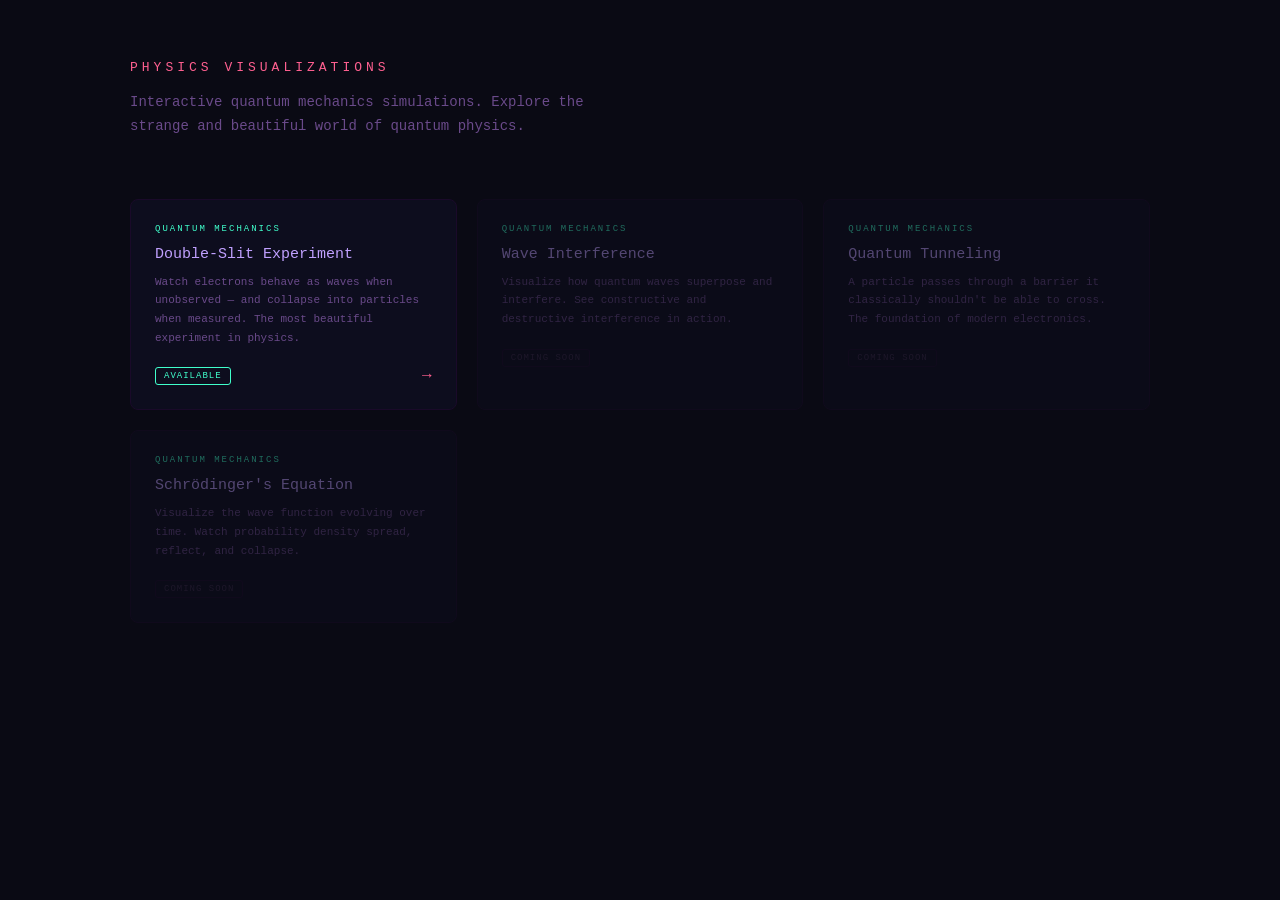
==== index.html @ 30fd1c81 "update" ====
<!DOCTYPE html>
<html lang="en">
<head>
  <meta charset="UTF-8">
  <meta name="viewport" content="width=device-width, initial-scale=1.0">
  <title>Physics Visualizations</title>
  <link rel="stylesheet" href="style.css">
</head>
<body>

  <div class="home-container">

    <div class="home-header">
      <div class="home-title">PHYSICS VISUALIZATIONS</div>
      <div class="home-subtitle">
        Interactive quantum mechanics simulations.
        Explore the strange and beautiful world of quantum physics.
      </div>
    </div>

    <div class="sim-grid">

      <a href="simulation/double-slit/index.html" class="sim-card">
        <div class="sim-card-tag">QUANTUM MECHANICS</div>
        <div class="sim-card-title">Double-Slit Experiment</div>
        <div class="sim-card-desc">
          Watch electrons behave as waves when unobserved —
          and collapse into particles when measured.
          The most beautiful experiment in physics.
        </div>
        <div class="sim-card-footer">
          <span class="sim-status active">AVAILABLE</span>
          <span class="sim-arrow">→</span>
        </div>
      </a>

      <div class="sim-card disabled">
        <div class="sim-card-tag">QUANTUM MECHANICS</div>
        <div class="sim-card-title">Wave Interference</div>
        <div class="sim-card-desc">
          Visualize how quantum waves superpose and interfere.
          See constructive and destructive interference in action.
        </div>
        <div class="sim-card-footer">
          <span class="sim-status">COMING SOON</span>
        </div>
      </div>

      <div class="sim-card disabled">
        <div class="sim-card-tag">QUANTUM MECHANICS</div>
        <div class="sim-card-title">Quantum Tunneling</div>
        <div class="sim-card-desc">
          A particle passes through a barrier it classically
          shouldn't be able to cross. The foundation of
          modern electronics.
        </div>
        <div class="sim-card-footer">
          <span class="sim-status">COMING SOON</span>
        </div>
      </div>

      <div class="sim-card disabled">
        <div class="sim-card-tag">QUANTUM MECHANICS</div>
        <div class="sim-card-title">Schrödinger's Equation</div>
        <div class="sim-card-desc">
          Visualize the wave function evolving over time.
          Watch probability density spread, reflect, and collapse.
        </div>
        <div class="sim-card-footer">
          <span class="sim-status">COMING SOON</span>
        </div>
      </div>

    </div>

  </div>

</body>
</html>
---- style.css ----
*{
    margin : 0;
    padding : 0;
    box-sizing: border-box;
}

body{
    background: #0a0a14;
    font-family: 'Courier New', monospace;
    color : #c0a0ff;
    height: 100vh;
    overflow: hidden;
}

.container{
    display: flex;
    height: 100vh;
}

.lab-panel{
    flex: 1;
    display: flex;
    flex-direction: column;
    border : 1px solid #3a1a5a;
    background: #0a0a14;
}

.info-panel{
    width: 300px;
    background: 0d0d1e;
    border-left: 1px solid #3a1a5a;
    padding: 20px;
    overflow-y: auto;
}

.panel-header {
    font-size:10px;
    letter-spacing: 3px;
    color: #c0a0ff;
    padding: 10px 16px;
    border-bottom: 1px solid #3a1a5a;
    background: #0d0d1e;
}

canvas {
  display: block;
  flex: 1;
}
.controls {
  padding: 12px 16px;
  border-top: 1px solid #3a1a5a;
  display: flex;
  align-items: center;
  gap: 20px;
  background: #0d0d1e;
  flex-wrap: wrap;
}

.ctrl-group {
  display: flex;
  align-items: center;
  gap: 8px;
}

.ctrl-label {
  font-size: 10px;
  letter-spacing: 1px;
  color: #6a4a8a;
}

.val {
  font-size: 11px;
  color: #c0a0ff;
  min-width: 24px;
}

input[type=range] {
  width: 80px;
  accent-color: #40ffcc;
}

.toggle {
  width: 44px;
  height: 22px;
  background: #1a0a2a;
  border: 1px solid #3a1a5a;
  border-radius: 11px;
  cursor: pointer;
  position: relative;
  transition: background 0.3s;
}

.toggle.on {
  background: #1a2a1a;
  border-color: #40ffcc;
}

.toggle-knob {
  width: 16px;
  height: 16px;
  border-radius: 50%;
  background: #6a4a8a;
  position: absolute;
  top: 2px;
  left: 3px;
  transition: all 0.3s;
}

.toggle.on .toggle-knob {
  left: 23px;
  background: #40ffcc;
}

.status-badge {
  font-size: 10px;
  padding: 3px 8px;
  border-radius: 3px;
  letter-spacing: 1px;
  background: #1a0a2a;
  color: #6a4a8a;
  border: 1px solid #3a1a5a;
}

.status-badge.on {
  background: #0a1a0a;
  color: #40ffcc;
  border-color: #40ffcc;
}
.info-section {
  margin-bottom: 16px;
  padding-bottom: 16px;
  border-bottom: 1px solid #1a0a2a;
}

.info-title {
  font-size: 10px;
  letter-spacing: 2px;
  color: #ff6090;
  margin-bottom: 8px;
}

.info-title.warn {
  color: #ffdd40;
}

.info-title.stat-title {
  color: #40ffcc;
}

.info-body {
  font-size: 12px;
  line-height: 1.7;
  color: #6a4a8a;
}

.info-body strong {
  color: #ff6090;
}

.stats {
  display: flex;
  gap: 8px;
  margin-top: 8px;
}

.stat {
  flex: 1;
  background: #0a0a1e;
  border: 1px solid #1a0a2a;
  border-radius: 6px;
  padding: 8px;
  text-align: center;
}

.stat-val {
  font-size: 18px;
  font-weight: 500;
  color: #40ffcc;
}

.stat-label {
  font-size: 9px;
  color: #3a2a4a;
  letter-spacing: 1px;
  margin-top: 2px;
}

.reset-btn {
  font-size: 10px;
  letter-spacing: 1px;
  padding: 6px 14px;
  background: transparent;
  border: 1px solid #3a1a5a;
  color: #6a4a8a;
  border-radius: 4px;
  cursor: pointer;
  margin-left: auto;
  transition: all 0.2s;
}

.reset-btn:hover {
  border-color: #ff6090;
  color: #ff6090;
}
.lab-panel {
  overflow: hidden;
}
.home-container {
  min-height: 100vh;
  padding: 60px 40px;
  max-width: 1100px;
  margin: 0 auto;
}

.home-header {
  margin-bottom: 60px;
}

.home-title {
  font-size: 13px;
  letter-spacing: 4px;
  color: #ff6090;
  margin-bottom: 16px;
}

.home-subtitle {
  font-size: 14px;
  color: #6a4a8a;
  line-height: 1.7;
  max-width: 500px;
}

.sim-grid {
  display: grid;
  grid-template-columns: repeat(auto-fit, minmax(260px, 1fr));
  gap: 20px;
}

.sim-card {
  background: #0d0d1e;
  border: 1px solid #1a0a2a;
  border-radius: 8px;
  padding: 24px;
  text-decoration: none;
  display: block;
  transition: border-color 0.2s;
  cursor: pointer;
}

.sim-card:hover {
  border-color: #ff6090;
}

.sim-card.disabled {
  opacity: 0.4;
  cursor: not-allowed;
}

.sim-card.disabled:hover {
  border-color: #1a0a2a;
}

.sim-card-tag {
  font-size: 9px;
  letter-spacing: 2px;
  color: #40ffcc;
  margin-bottom: 12px;
}

.sim-card-title {
  font-size: 15px;
  font-weight: 500;
  color: #c0a0ff;
  margin-bottom: 10px;
}

.sim-card-desc {
  font-size: 11px;
  color: #6a4a8a;
  line-height: 1.7;
  margin-bottom: 20px;
}

.sim-card-footer {
  display: flex;
  justify-content: space-between;
  align-items: center;
}

.sim-status {
  font-size: 9px;
  letter-spacing: 1px;
  color: #3a2a4a;
  padding: 3px 8px;
  border: 1px solid #1a0a2a;
  border-radius: 3px;
}

.sim-status.active {
  color: #40ffcc;
  border-color: #40ffcc;
}

.sim-arrow {
  color: #ff6090;
  font-size: 16px;
}
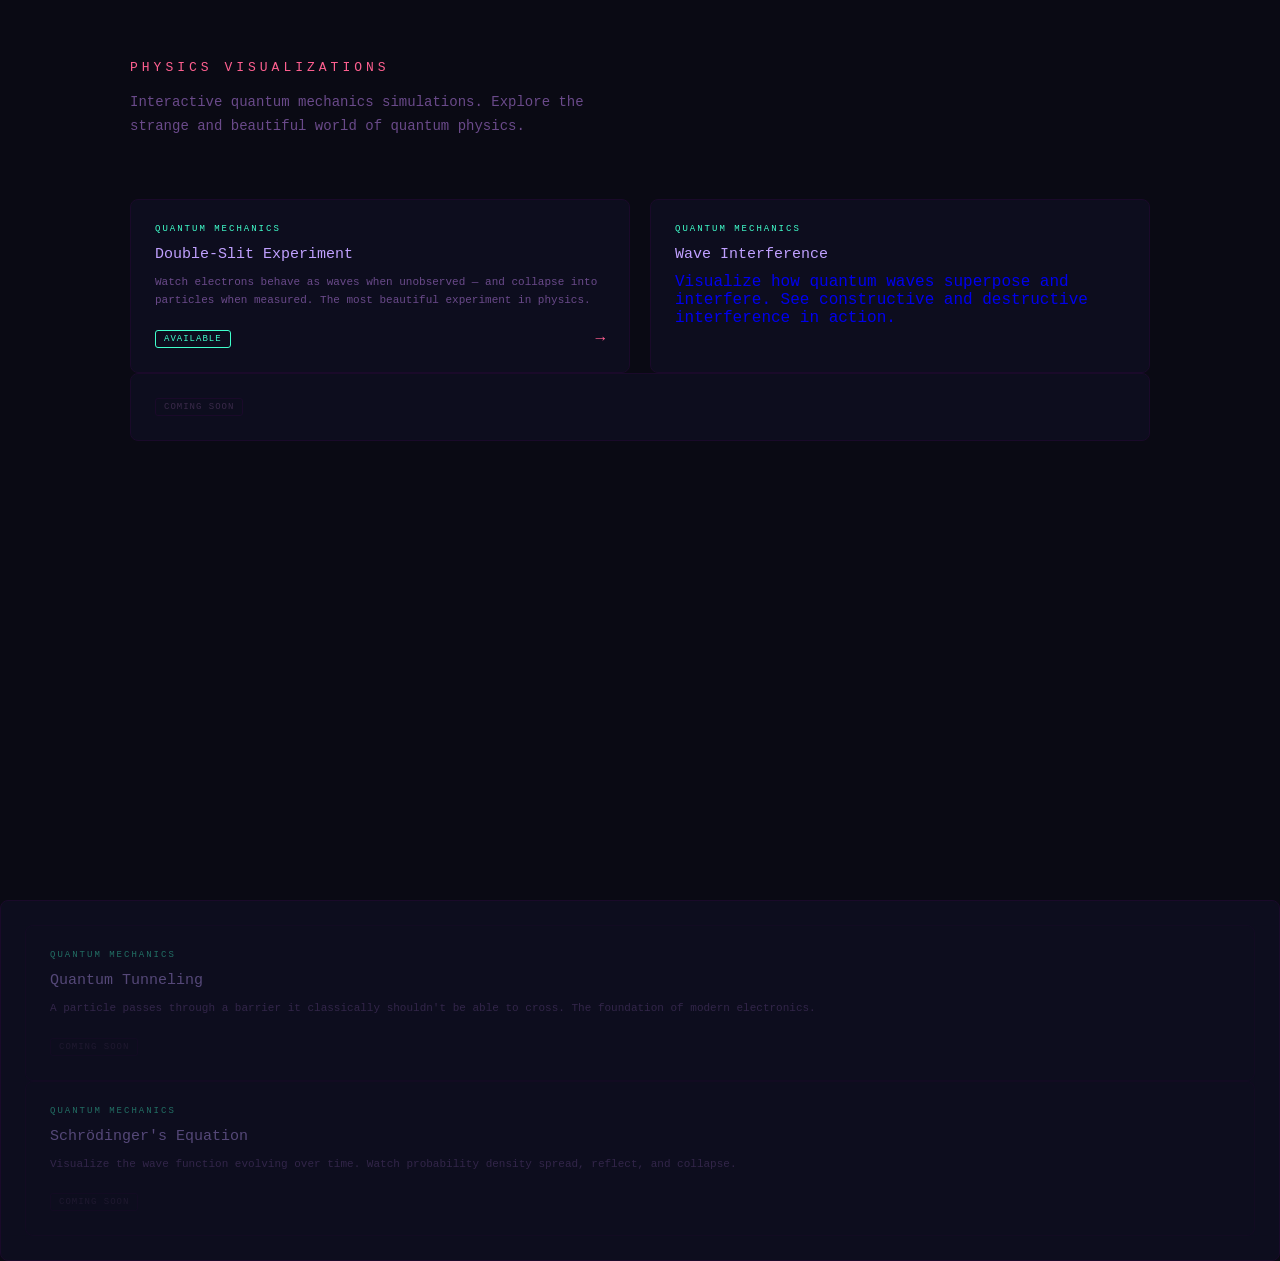
==== commit 07d35f31: "feat: wave interference simulation complete" ====
--- a/index.html
+++ b/index.html
@@ -4,7 +4,7 @@
   <meta charset="UTF-8">
   <meta name="viewport" content="width=device-width, initial-scale=1.0">
   <title>Physics Visualizations</title>
-  <link rel="stylesheet" href="style.css">
+  <link rel="stylesheet" href="./style.css">
 </head>
 <body>
 
@@ -20,7 +20,7 @@
 
     <div class="sim-grid">
 
-      <a href="simulation/double-slit/index.html" class="sim-card">
+      <a href="simulations/double-slit/index.html" class="sim-card">
         <div class="sim-card-tag">QUANTUM MECHANICS</div>
         <div class="sim-card-title">Double-Slit Experiment</div>
         <div class="sim-card-desc">
@@ -34,10 +34,9 @@
         </div>
       </a>
 
-      <div class="sim-card disabled">
-        <div class="sim-card-tag">QUANTUM MECHANICS</div>
-        <div class="sim-card-title">Wave Interference</div>
-        <div class="sim-card-desc">
+      <a href="simulations/wave-interference/index.html" class="sim-card">
+  <div class="sim-card-tag">QUANTUM MECHANICS</div>
+  <div class="sim-card-title">Wave Interference</div>
           Visualize how quantum waves superpose and interfere.
           See constructive and destructive interference in action.
         </div>
--- a/style.css
+++ b/style.css
@@ -305,3 +305,15 @@
   color: #ff6090;
   font-size: 16px;
 }
+.back-btn {
+  color: #6a4a8a;
+  text-decoration: none;
+  font-size: 10px;
+  letter-spacing: 1px;
+  margin-right: 16px;
+  transition: color 0.2s;
+}
+
+.back-btn:hover {
+  color: #ff6090;
+}
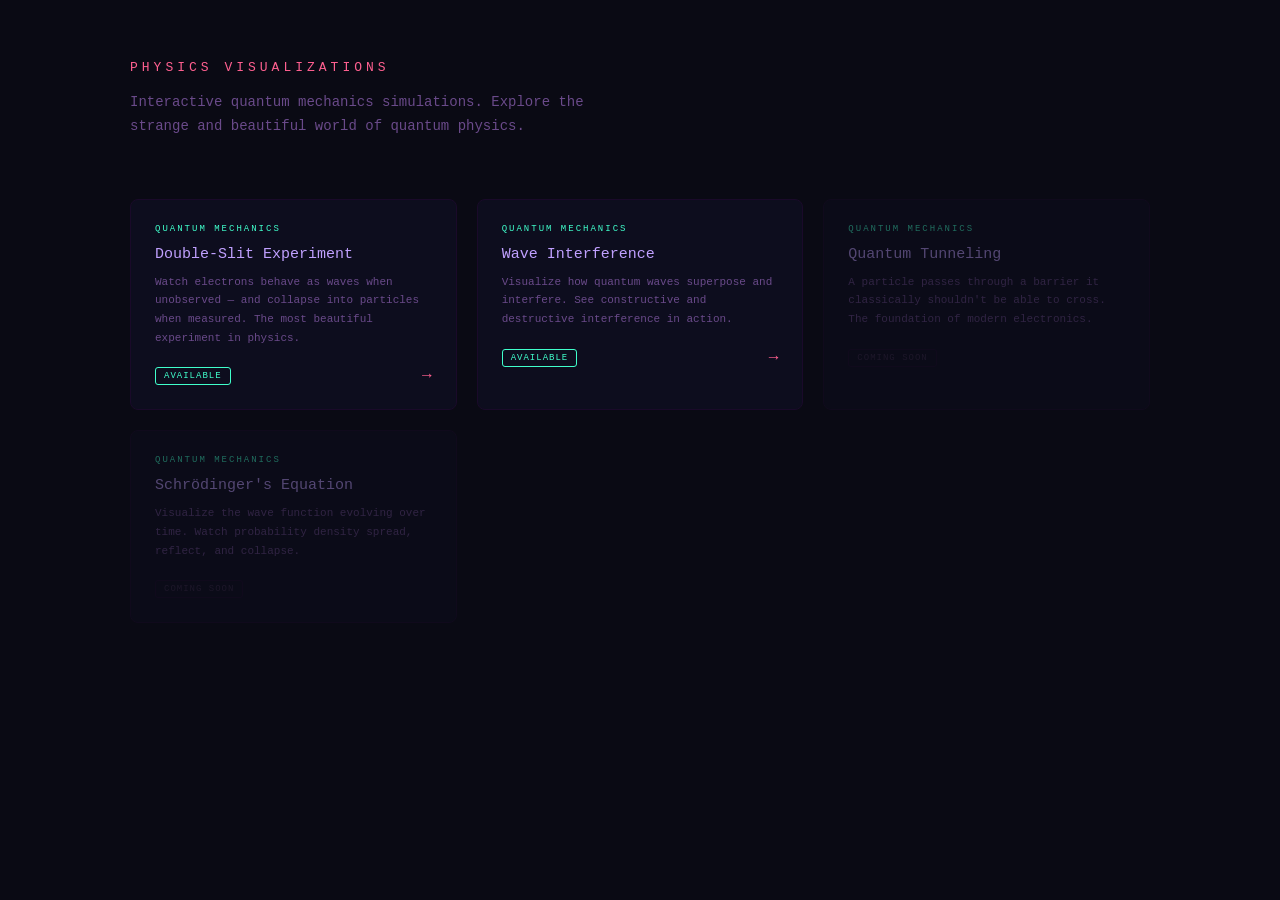
==== commit 7b267675: "update" ====
--- a/index.html
+++ b/index.html
@@ -37,13 +37,15 @@
       <a href="simulations/wave-interference/index.html" class="sim-card">
   <div class="sim-card-tag">QUANTUM MECHANICS</div>
   <div class="sim-card-title">Wave Interference</div>
-          Visualize how quantum waves superpose and interfere.
-          See constructive and destructive interference in action.
-        </div>
-        <div class="sim-card-footer">
-          <span class="sim-status">COMING SOON</span>
-        </div>
-      </div>
+  <div class="sim-card-desc">
+    Visualize how quantum waves superpose and interfere.
+    See constructive and destructive interference in action.
+  </div>
+  <div class="sim-card-footer">
+    <span class="sim-status active">AVAILABLE</span>
+    <span class="sim-arrow">→</span>
+  </div>
+</a>
 
       <div class="sim-card disabled">
         <div class="sim-card-tag">QUANTUM MECHANICS</div>
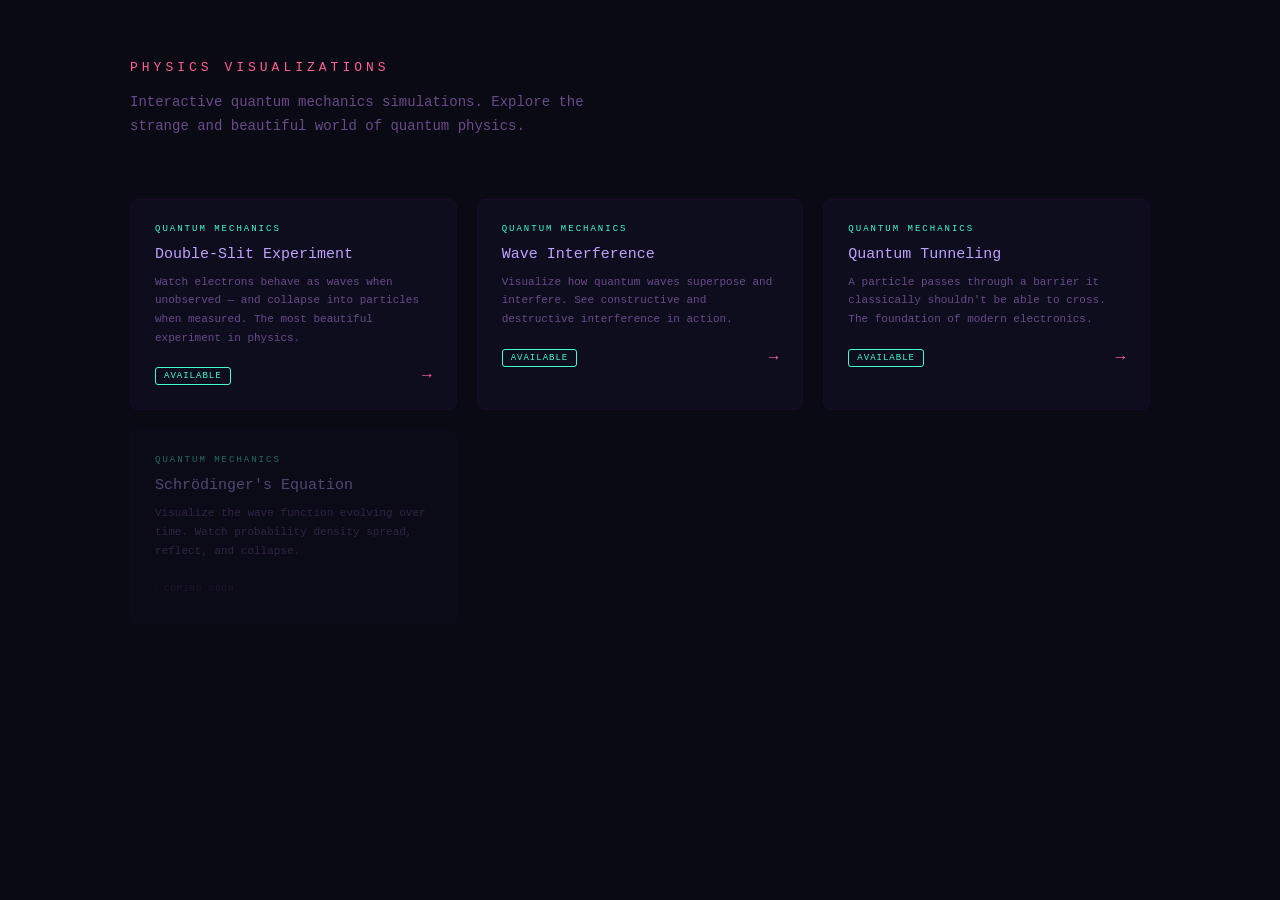
==== commit fc283b72: "update" ====
--- a/index.html
+++ b/index.html
@@ -47,18 +47,20 @@
   </div>
 </a>
 
-      <div class="sim-card disabled">
-        <div class="sim-card-tag">QUANTUM MECHANICS</div>
-        <div class="sim-card-title">Quantum Tunneling</div>
-        <div class="sim-card-desc">
-          A particle passes through a barrier it classically
-          shouldn't be able to cross. The foundation of
-          modern electronics.
-        </div>
-        <div class="sim-card-footer">
-          <span class="sim-status">COMING SOON</span>
-        </div>
-      </div>
+      <a href="simulations/quantum-tunneling/index.html" class="sim-card">
+  <div class="sim-card-tag">QUANTUM MECHANICS</div>
+  <div class="sim-card-title">Quantum Tunneling</div>
+  <div class="sim-card-desc">
+    A particle passes through a barrier it classically
+    shouldn't be able to cross. The foundation of
+    modern electronics.
+  </div>
+  <div class="sim-card-footer">
+    <span class="sim-status active">AVAILABLE</span>
+    <span class="sim-arrow">→</span>
+  </div>
+</a>
+
 
       <div class="sim-card disabled">
         <div class="sim-card-tag">QUANTUM MECHANICS</div>
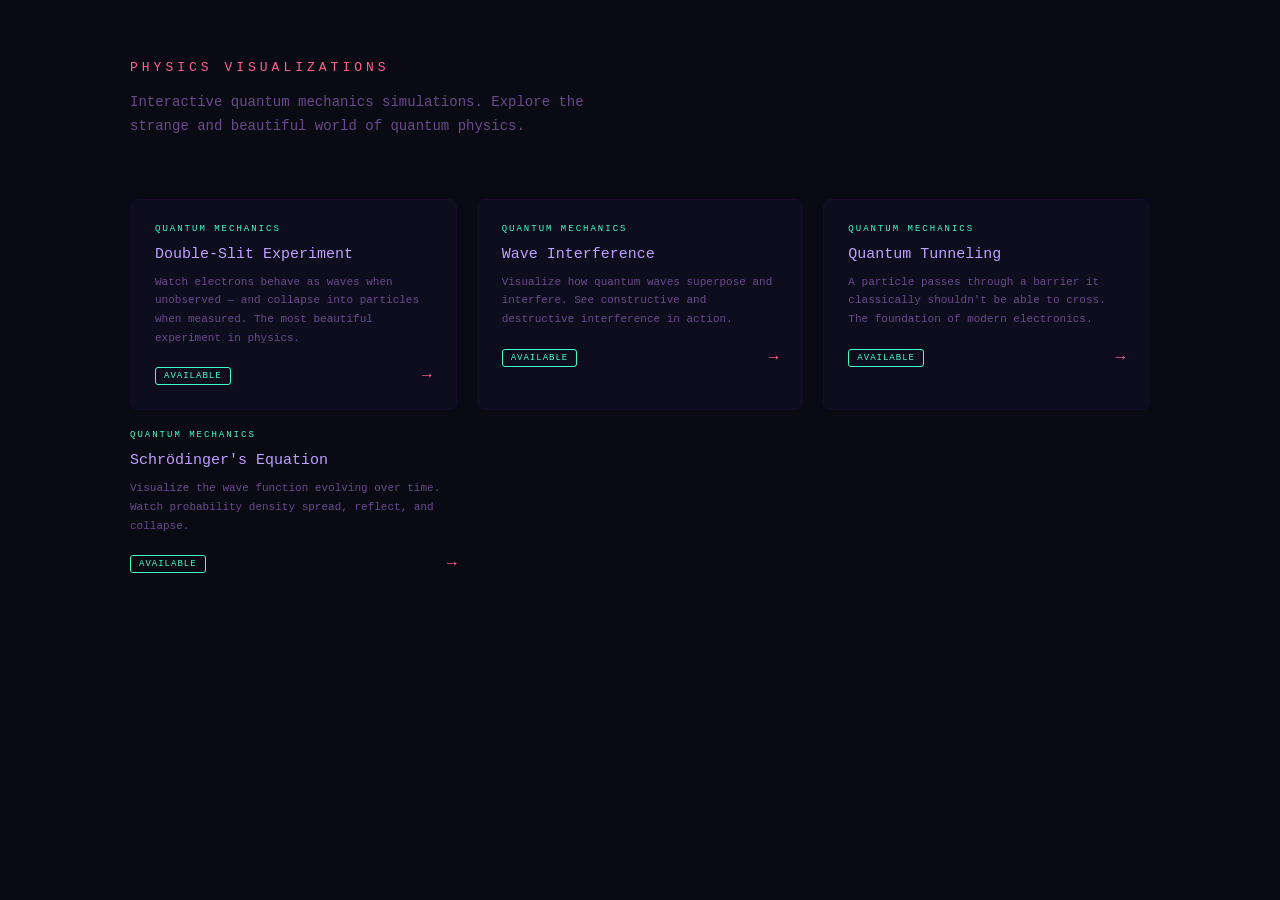
==== commit 2856c9d1: "Schrodinger" ====
--- a/index.html
+++ b/index.html
@@ -62,16 +62,17 @@
 </a>
 
 
-      <div class="sim-card disabled">
+      <div class="simulations/schrodinger/index.html">
         <div class="sim-card-tag">QUANTUM MECHANICS</div>
         <div class="sim-card-title">Schrödinger's Equation</div>
         <div class="sim-card-desc">
           Visualize the wave function evolving over time.
           Watch probability density spread, reflect, and collapse.
         </div>
-        <div class="sim-card-footer">
-          <span class="sim-status">COMING SOON</span>
-        </div>
+          <div class="sim-card-footer">
+    <span class="sim-status active">AVAILABLE</span>
+    <span class="sim-arrow">→</span>
+  </div>
       </div>
 
     </div>
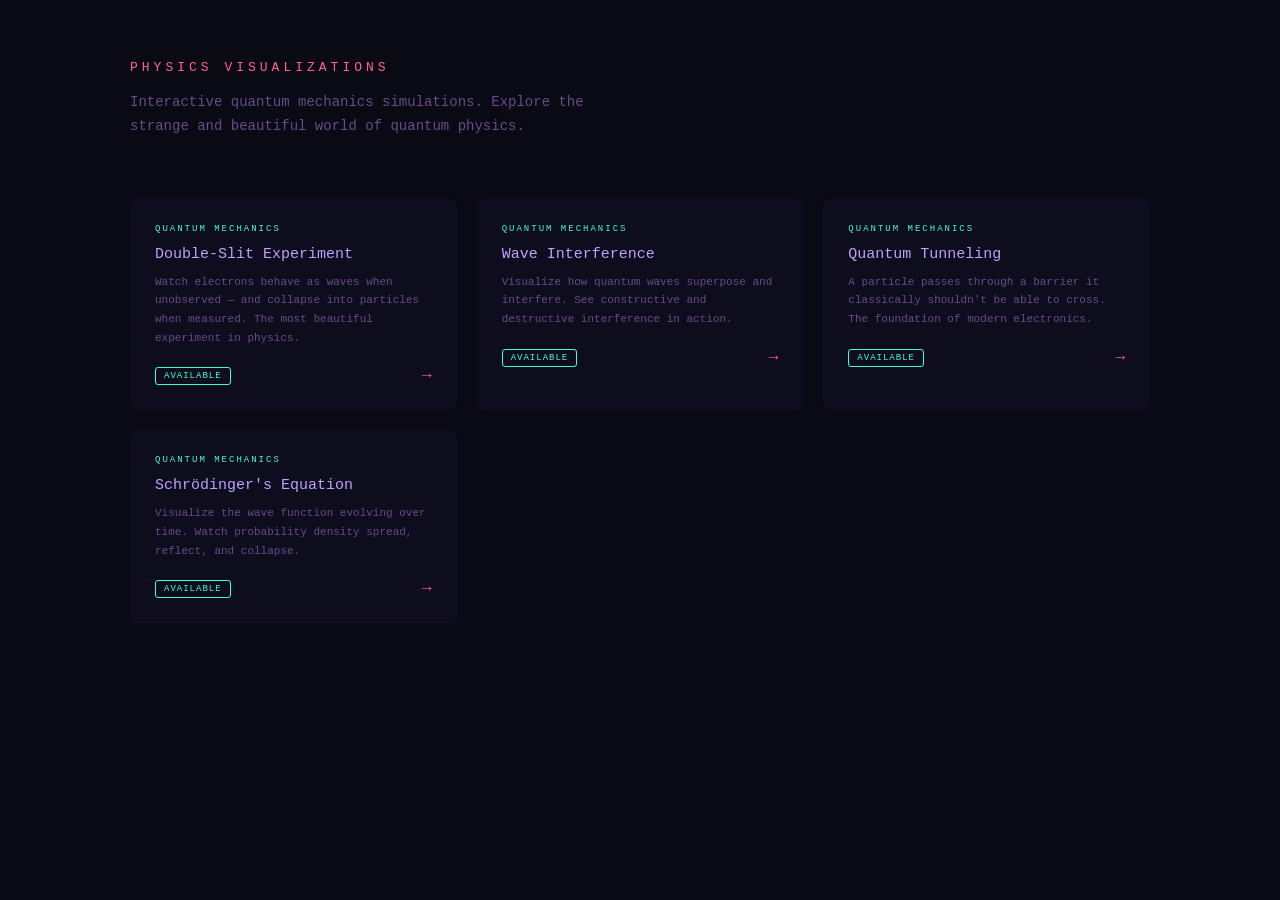
==== commit 8640ee3b: "Schrodinger" ====
--- a/index.html
+++ b/index.html
@@ -35,45 +35,44 @@
       </a>
 
       <a href="simulations/wave-interference/index.html" class="sim-card">
-  <div class="sim-card-tag">QUANTUM MECHANICS</div>
-  <div class="sim-card-title">Wave Interference</div>
-  <div class="sim-card-desc">
-    Visualize how quantum waves superpose and interfere.
-    See constructive and destructive interference in action.
-  </div>
-  <div class="sim-card-footer">
-    <span class="sim-status active">AVAILABLE</span>
-    <span class="sim-arrow">→</span>
-  </div>
-</a>
+        <div class="sim-card-tag">QUANTUM MECHANICS</div>
+        <div class="sim-card-title">Wave Interference</div>
+        <div class="sim-card-desc">
+          Visualize how quantum waves superpose and interfere.
+          See constructive and destructive interference in action.
+        </div>
+        <div class="sim-card-footer">
+          <span class="sim-status active">AVAILABLE</span>
+          <span class="sim-arrow">→</span>
+        </div>
+      </a>
 
       <a href="simulations/quantum-tunneling/index.html" class="sim-card">
-  <div class="sim-card-tag">QUANTUM MECHANICS</div>
-  <div class="sim-card-title">Quantum Tunneling</div>
-  <div class="sim-card-desc">
-    A particle passes through a barrier it classically
-    shouldn't be able to cross. The foundation of
-    modern electronics.
-  </div>
-  <div class="sim-card-footer">
-    <span class="sim-status active">AVAILABLE</span>
-    <span class="sim-arrow">→</span>
-  </div>
-</a>
+        <div class="sim-card-tag">QUANTUM MECHANICS</div>
+        <div class="sim-card-title">Quantum Tunneling</div>
+        <div class="sim-card-desc">
+          A particle passes through a barrier it classically
+          shouldn't be able to cross. The foundation of
+          modern electronics.
+        </div>
+        <div class="sim-card-footer">
+          <span class="sim-status active">AVAILABLE</span>
+          <span class="sim-arrow">→</span>
+        </div>
+      </a>
 
-
-      <div class="simulations/schrodinger/index.html">
+      <a href="simulations/schrodinger/index.html" class="sim-card">
         <div class="sim-card-tag">QUANTUM MECHANICS</div>
         <div class="sim-card-title">Schrödinger's Equation</div>
         <div class="sim-card-desc">
           Visualize the wave function evolving over time.
           Watch probability density spread, reflect, and collapse.
         </div>
-          <div class="sim-card-footer">
-    <span class="sim-status active">AVAILABLE</span>
-    <span class="sim-arrow">→</span>
-  </div>
-      </div>
+        <div class="sim-card-footer">
+          <span class="sim-status active">AVAILABLE</span>
+          <span class="sim-arrow">→</span>
+        </div>
+      </a>
 
     </div>
 
